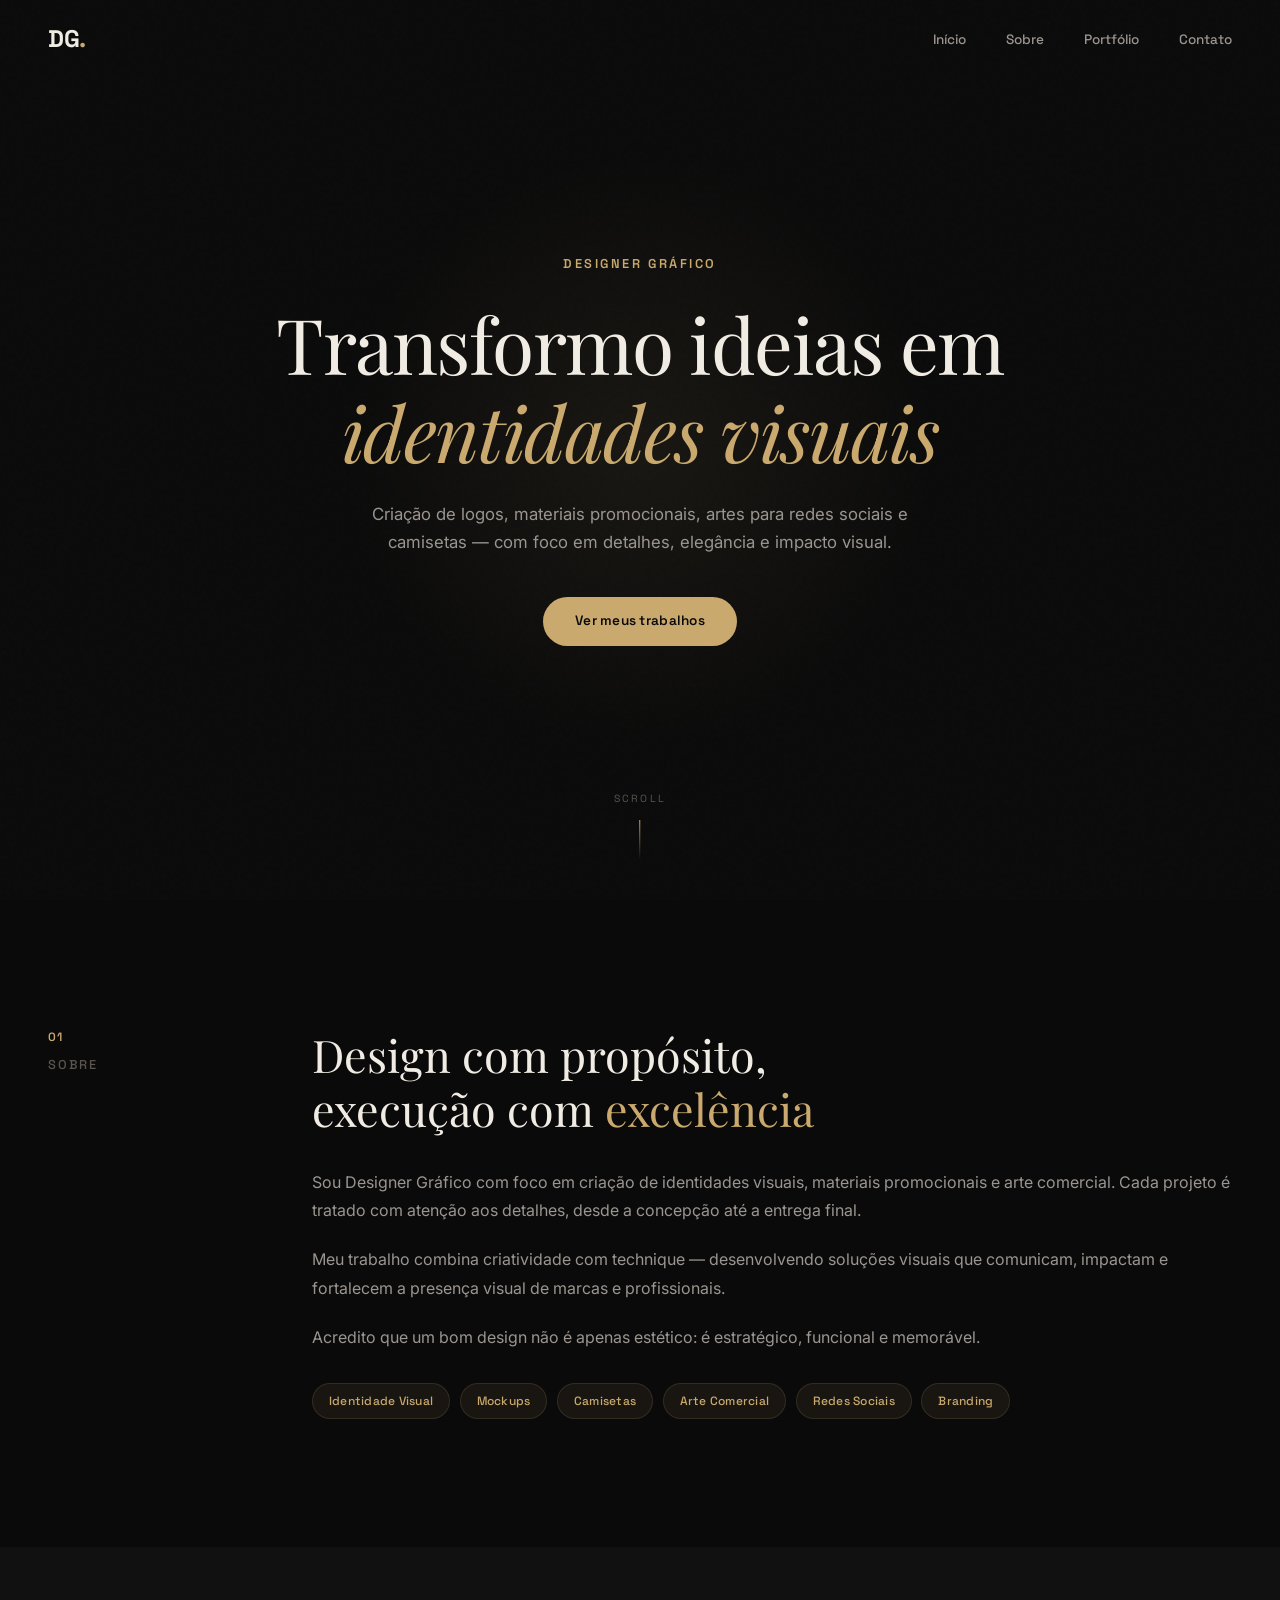
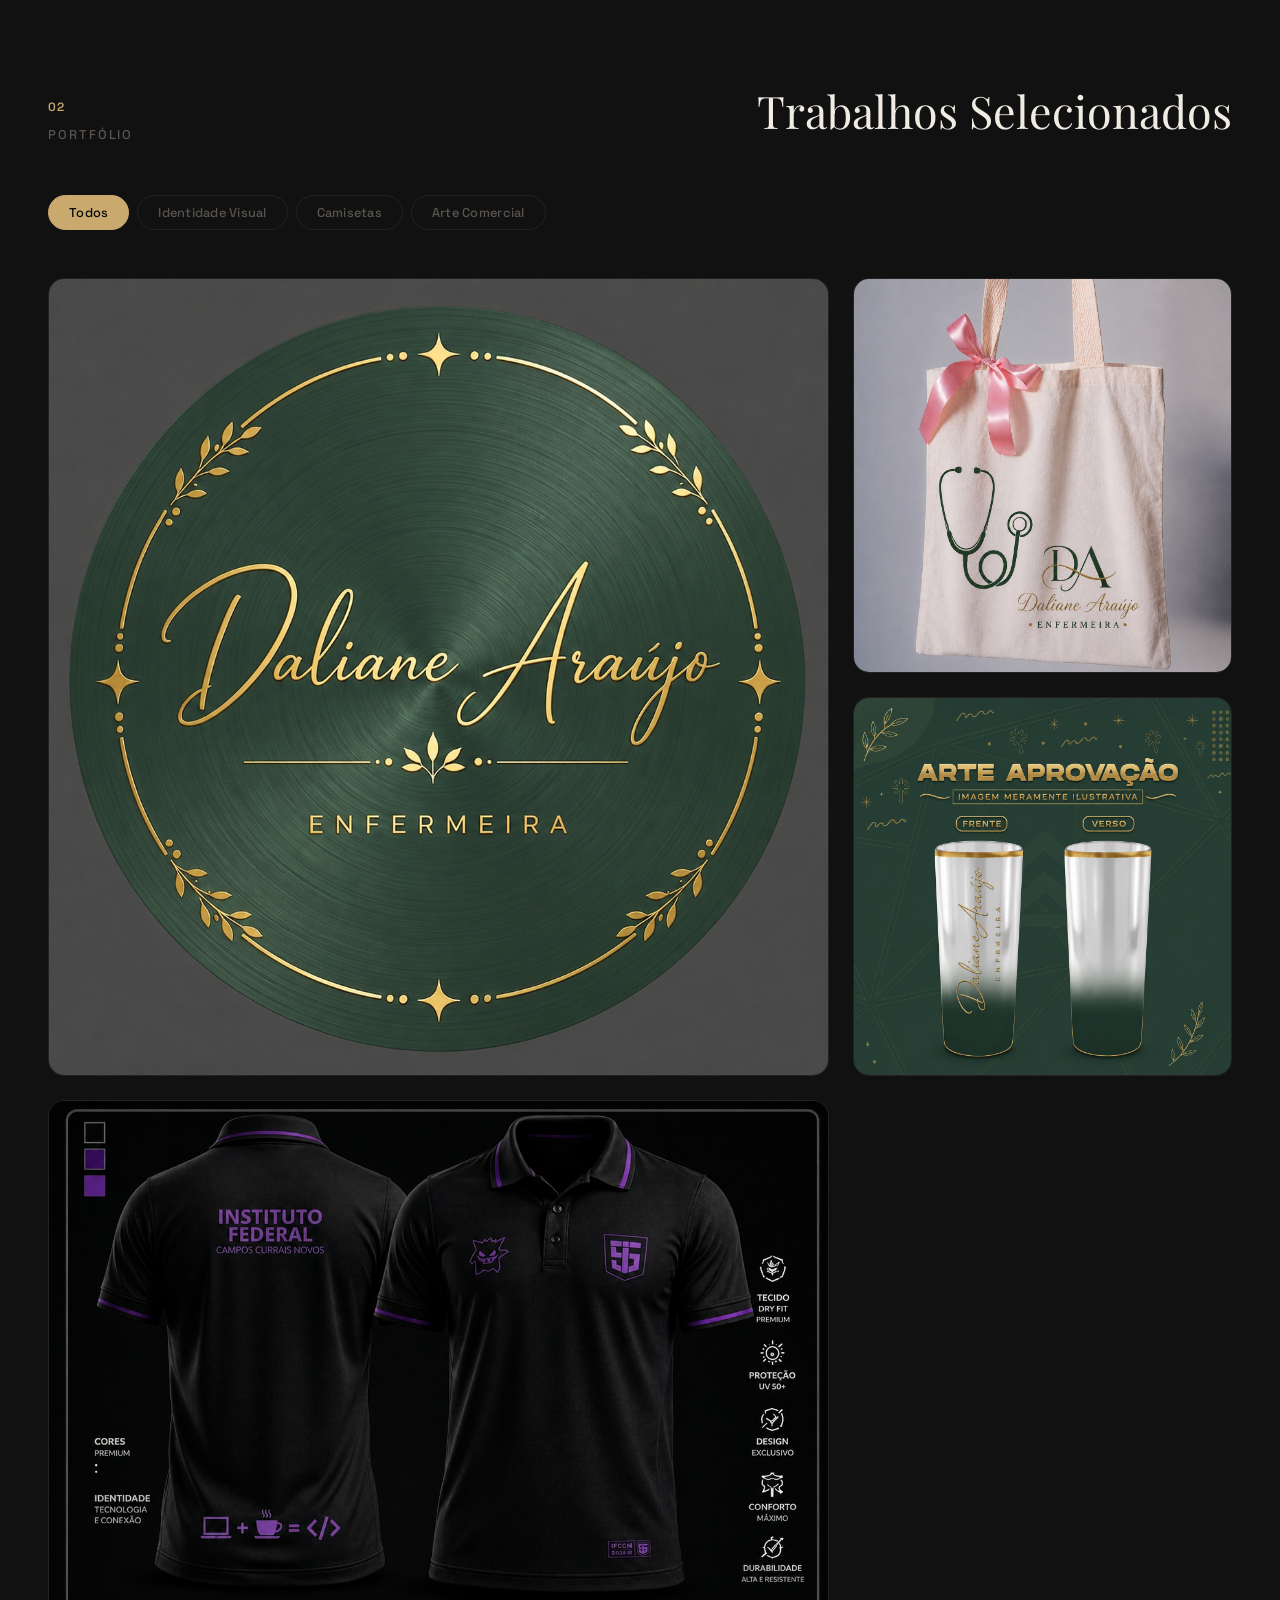
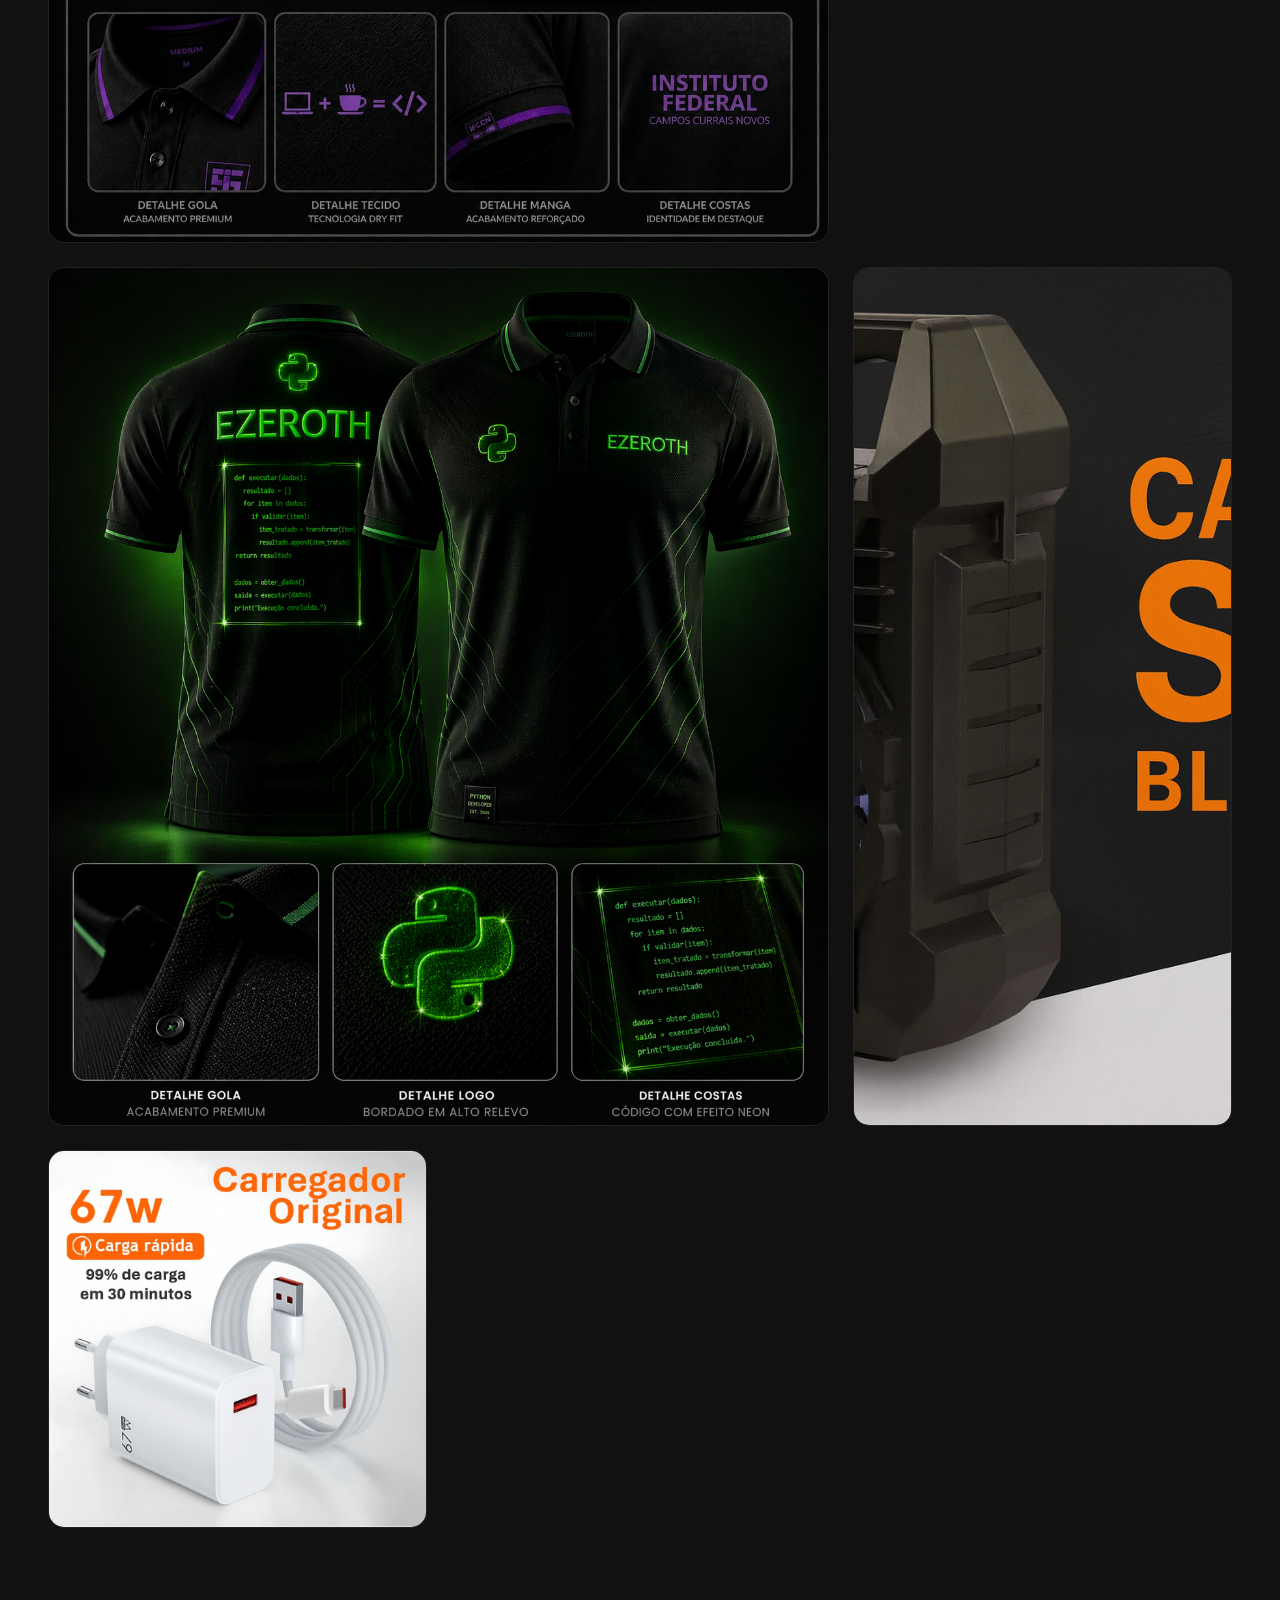
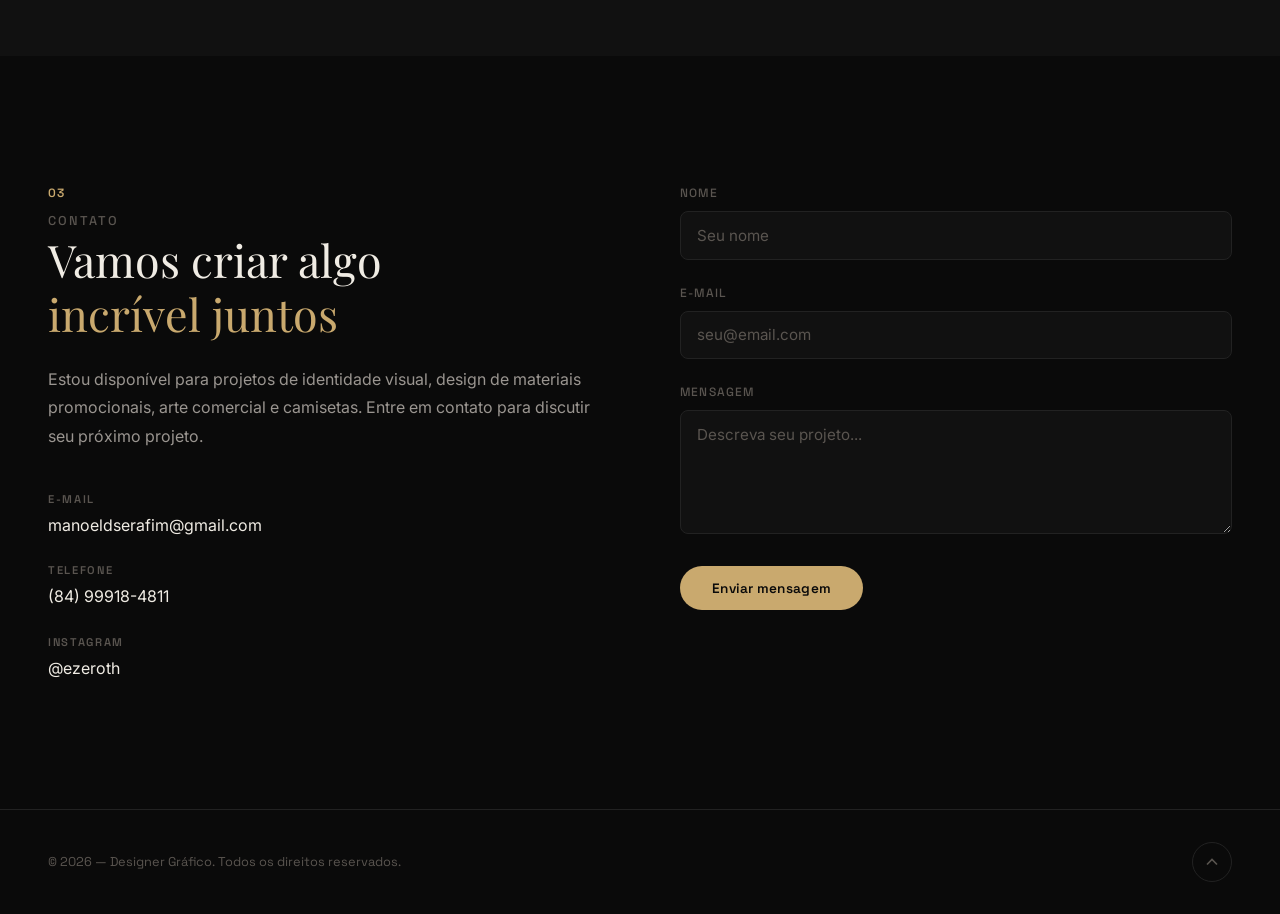
==== index.html @ 810eb5d3 "fix: aparrel to camiseta" ====
<!DOCTYPE html>
<html lang="pt-BR">
<head>
    <meta charset="UTF-8">
    <meta name="viewport" content="width=device-width, initial-scale=1.0">
    <title>Designer Gráfico — Portfólio</title>
    <link rel="preconnect" href="https://fonts.googleapis.com">
    <link rel="preconnect" href="https://fonts.gstatic.com" crossorigin>
    <link href="https://fonts.googleapis.com/css2?family=Playfair+Display:ital,wght@0,400;0,700;1,400&family=Inter:wght@300;400;500;600&family=Space+Grotesk:wght@400;500;600;700&display=swap" rel="stylesheet">
    <link rel="stylesheet" href="style.css">
</head>
<body>

    <!-- Navigation -->
    <nav class="nav" id="nav">
        <div class="nav__inner">
            <a href="#hero" class="nav__logo">DG<span class="accent">.</span></a>
            <button class="nav__toggle" id="navToggle" aria-label="Menu">
                <span></span>
                <span></span>
                <span></span>
            </button>
            <ul class="nav__links" id="navLinks">
                <li><a href="#hero">Início</a></li>
                <li><a href="#sobre">Sobre</a></li>
                <li><a href="#portfolio">Portfólio</a></li>
                <li><a href="#contato">Contato</a></li>
            </ul>
        </div>
    </nav>

    <!-- Hero -->
    <section class="hero" id="hero">
        <div class="hero__bg">
            <div class="hero__grain"></div>
            <div class="hero__glow"></div>
        </div>
        <div class="hero__content">
            <p class="hero__label reveal">Designer Gráfico</p>
            <h1 class="hero__title reveal">
                Transformo ideias em<br>
                <span class="hero__title--accent">identidades visuais</span>
            </h1>
            <p class="hero__subtitle reveal">
                Criação de logos, materiais promocionais, artes para redes sociais e camisetas — com foco em detalhes, elegância e impacto visual.
            </p>
            <a href="#portfolio" class="hero__cta reveal">Ver meus trabalhos</a>
        </div>
        <div class="hero__scroll">
            <span>Scroll</span>
            <div class="hero__scroll-line"></div>
        </div>
    </section>

    <!-- Sobre -->
    <section class="sobre" id="sobre">
        <div class="container">
            <div class="sobre__grid">
                <div class="sobre__label reveal">
                    <span class="section-number">01</span>
                    <span class="section-label">Sobre</span>
                </div>
                <div class="sobre__content">
                    <h2 class="sobre__title reveal">
                        Design com propósito,<br>execução com <span class="accent">excelência</span>
                    </h2>
                    <div class="sobre__text reveal">
                        <p>
                            Sou Designer Gráfico com foco em criação de identidades visuais, materiais promocionais e arte comercial. Cada projeto é tratado com atenção aos detalhes, desde a concepção até a entrega final.
                        </p>
                        <p>
                            Meu trabalho combina criatividade com technique — desenvolvendo soluções visuais que comunicam, impactam e fortalecem a presença visual de marcas e profissionais.
                        </p>
                        <p>
                            Acredito que um bom design não é apenas estético: é estratégico, funcional e memorável.
                        </p>
                    </div>
                    <div class="sobre__skills reveal">
                        <div class="skill-tag">Identidade Visual</div>
                        <div class="skill-tag">Mockups</div>
                        <div class="skill-tag">Camisetas</div>
                        <div class="skill-tag">Arte Comercial</div>
                        <div class="skill-tag">Redes Sociais</div>
                        <div class="skill-tag">Branding</div>
                    </div>
                </div>
            </div>
        </div>
    </section>

    <!-- Portfolio -->
    <section class="portfolio" id="portfolio">
        <div class="container">
            <div class="portfolio__header">
                <div class="portfolio__label reveal">
                    <span class="section-number">02</span>
                    <span class="section-label">Portfólio</span>
                </div>
                <h2 class="portfolio__title reveal">Trabalhos Selecionados</h2>
            </div>

            <div class="portfolio__filters reveal">
                <button class="filter-btn active" data-filter="all">Todos</button>
                <button class="filter-btn" data-filter="identidade">Identidade Visual</button>
                <button class="filter-btn" data-filter="camisetas">Camisetas</button>
                <button class="filter-btn" data-filter="comercial">Arte Comercial</button>
            </div>

            <div class="portfolio__grid">

                <!-- Projeto 1: Logo Daliane Araújo -->
                <div class="portfolio__item portfolio__item--featured reveal" data-category="identidade">
                    <div class="portfolio__card">
                        <img 
                            src="../desgners_feitos/ChatGPT Image 10 de set. de 2026, 17_59_35.png" 
                            alt="Logo circular Daliane Araújo - Enfermeira" 
                            loading="lazy"
                        >
                        <div class="portfolio__overlay">
                            <span class="portfolio__category">Identidade Visual</span>
                            <h3 class="portfolio__name">Daliane Araújo</h3>
                            <p class="portfolio__desc">Logo circular premium com tipografia script e elementos botânicos em dourado sobre verde escuro.</p>
                            <button class="portfolio__expand" aria-label="Ver ampliado">
                                <svg width="20" height="20" viewBox="0 0 24 24" fill="none" stroke="currentColor" stroke-width="2">
                                    <path d="M15 3h6v6M9 21H3v-6M21 3l-7 7M3 21l7-7"/>
                                </svg>
                            </button>
                        </div>
                    </div>
                </div>

                <!-- Projeto 2: Tote Bag -->
                <div class="portfolio__item reveal" data-category="identidade">
                    <div class="portfolio__card">
                        <img 
                            src="../desgners_feitos/ChatGPT Image 10 de set. de 2026, 17_59_38.png" 
                            alt="Tote bag com identidade visual Daliane Araújo" 
                            loading="lazy"
                        >
                        <div class="portfolio__overlay">
                            <span class="portfolio__category">Identidade Visual</span>
                            <h3 class="portfolio__name">Tote Bag — Daliane Araújo</h3>
                            <p class="portfolio__desc">Aplicação da identidade visual em tote bag de lona com estetoscópio e monograma.</p>
                            <button class="portfolio__expand" aria-label="Ver ampliado">
                                <svg width="20" height="20" viewBox="0 0 24 24" fill="none" stroke="currentColor" stroke-width="2">
                                    <path d="M15 3h6v6M9 21H3v-6M21 3l-7 7M3 21l7-7"/>
                                </svg>
                            </button>
                        </div>
                    </div>
                </div>

                <!-- Projeto 3: Tumbler -->
                <div class="portfolio__item reveal" data-category="identidade">
                    <div class="portfolio__card">
                        <img 
                            src="../desgners_feitos/ChatGPT Image 10 de set. de 2026, 17_59_41.png" 
                            alt="Mockup tumbler com arte Daliane Araújo" 
                            loading="lazy"
                        >
                        <div class="portfolio__overlay">
                            <span class="portfolio__category">Identidade Visual</span>
                            <h3 class="portfolio__name">Tumbler — Daliane Araújo</h3>
                            <p class="portfolio__desc">Mockup de copo térmico com aplicação da identidade visual, frente e verso.</p>
                            <button class="portfolio__expand" aria-label="Ver ampliado">
                                <svg width="20" height="20" viewBox="0 0 24 24" fill="none" stroke="currentColor" stroke-width="2">
                                    <path d="M15 3h6v6M9 21H3v-6M21 3l-7 7M3 21l7-7"/>
                                </svg>
                            </button>
                        </div>
                    </div>
                </div>

                <!-- Projeto 4: Polo Instituto Federal -->
                <div class="portfolio__item portfolio__item--wide reveal" data-category="camisetas">
                    <div class="portfolio__card">
                        <img 
                            src="../desgners_feitos/ChatGPT Image 10 de set. de 2026, 18_00_20.png" 
                            alt="Polo shirt Instituto Federal - Campos Currais Novos" 
                            loading="lazy"
                        >
                        <div class="portfolio__overlay">
                            <span class="portfolio__category">Design de Camiseta</span>
                            <h3 class="portfolio__name">Polo Instituto Federal</h3>
                            <p class="portfolio__desc">Design de polo premium em preto e roxo para o Instituto Federal Campos Currais Novos, com identidade tecnológica.</p>
                            <button class="portfolio__expand" aria-label="Ver ampliado">
                                <svg width="20" height="20" viewBox="0 0 24 24" fill="none" stroke="currentColor" stroke-width="2">
                                    <path d="M15 3h6v6M9 21H3v-6M21 3l-7 7M3 21l7-7"/>
                                </svg>
                            </button>
                        </div>
                    </div>
                </div>

                <!-- Projeto 5: Polo Ezeroth -->
                <div class="portfolio__item portfolio__item--wide reveal" data-category="camisetas">
                    <div class="portfolio__card">
                        <img 
                            src="../desgners_feitos/ChatGPT Image 10 de set. de 2026, 18_00_29.png" 
                            alt="Polo shirt Ezeroth - neon green hacker theme" 
                            loading="lazy"
                        >
                        <div class="portfolio__overlay">
                            <span class="portfolio__category">Design de Camiseta</span>
                            <h3 class="portfolio__name">Polo Ezeroth</h3>
                            <p class="portfolio__desc">Design de polo com tema hacker/developer, verde neon e efeito de código Python.</p>
                            <button class="portfolio__expand" aria-label="Ver ampliado">
                                <svg width="20" height="20" viewBox="0 0 24 24" fill="none" stroke="currentColor" stroke-width="2">
                                    <path d="M15 3h6v6M9 21H3v-6M21 3l-7 7M3 21l7-7"/>
                                </svg>
                            </button>
                        </div>
                    </div>
                </div>

                <!-- Projeto 6: Caixa de Som -->
                <div class="portfolio__item reveal" data-category="comercial">
                    <div class="portfolio__card">
                        <img 
                            src="../desgners_feitos/ChatGPT Image 10 de set. de 2026, 18_00_47.png" 
                            alt="Arte comercial caixa de som bluetooth" 
                            loading="lazy"
                        >
                        <div class="portfolio__overlay">
                            <span class="portfolio__category">Arte Comercial</span>
                            <h3 class="portfolio__name">Caixa de Som Bluetooth</h3>
                            <p class="portfolio__desc">Arte de apresentação de produto com tipografia bold e composição dinâmica.</p>
                            <button class="portfolio__expand" aria-label="Ver ampliado">
                                <svg width="20" height="20" viewBox="0 0 24 24" fill="none" stroke="currentColor" stroke-width="2">
                                    <path d="M15 3h6v6M9 21H3v-6M21 3l-7 7M3 21l7-7"/>
                                </svg>
                            </button>
                        </div>
                    </div>
                </div>

                <!-- Projeto 7: Carregador -->
                <div class="portfolio__item reveal" data-category="comercial">
                    <div class="portfolio__card">
                        <img 
                            src="../desgners_feitos/ChatGPT Image 10 de set. de 2026, 18_00_50.png" 
                            alt="Arte comercial carregador 67w" 
                            loading="lazy"
                        >
                        <div class="portfolio__overlay">
                            <span class="portfolio__category">Arte Comercial</span>
                            <h3 class="portfolio__name">Carregador 67w</h3>
                            <p class="portfolio__desc">Arte limpa e minimalista para apresentação de carregador com carga rápida.</p>
                            <button class="portfolio__expand" aria-label="Ver ampliado">
                                <svg width="20" height="20" viewBox="0 0 24 24" fill="none" stroke="currentColor" stroke-width="2">
                                    <path d="M15 3h6v6M9 21H3v-6M21 3l-7 7M3 21l7-7"/>
                                </svg>
                            </button>
                        </div>
                    </div>
                </div>

            </div>
        </div>
    </section>

    <!-- Contato -->
    <section class="contato" id="contato">
        <div class="container">
            <div class="contato__grid">
                <div class="contato__info">
                    <div class="contato__label reveal">
                        <span class="section-number">03</span>
                        <span class="section-label">Contato</span>
                    </div>
                    <h2 class="contato__title reveal">
                        Vamos criar algo<br><span class="accent">incrível juntos</span>
                    </h2>
                    <p class="contato__text reveal">
                        Estou disponível para projetos de identidade visual, design de materiais promocionais, arte comercial e camisetas. Entre em contato para discutir seu próximo projeto.
                    </p>
                    <div class="contato__details reveal">
                        <div class="contato__item">
                            <span class="contato__item-label">E-mail</span>
                            <a href="mailto:seu.email@exemplo.com" class="contato__item-value">manoeldserafim@gmail.com</a>
                        </div>
                        <div class="contato__item">
                            <span class="contato__item-label">Telefone</span>
                            <a href="tel:+5500000000000" class="contato__item-value">(84) 99918-4811</a>
                        </div>
                        <div class="contato__item">
                            <span class="contato__item-label">Instagram</span>
                            <a href="https://instagram.com/ezeroth" class="contato__item-value" target="_blank" rel="noopener">@ezeroth</a>
                        </div>
                    </div>
                </div>
                <div class="contato__form-wrap reveal">
                    <form class="contato__form" id="contactForm">
                        <div class="form-group">
                            <label for="name">Nome</label>
                            <input type="text" id="name" name="name" required placeholder="Seu nome">
                        </div>
                        <div class="form-group">
                            <label for="email">E-mail</label>
                            <input type="email" id="email" name="email" required placeholder="seu@email.com">
                        </div>
                        <div class="form-group">
                            <label for="message">Mensagem</label>
                            <textarea id="message" name="message" rows="5" required placeholder="Descreva seu projeto..."></textarea>
                        </div>
                        <button type="submit" class="form-submit">Enviar mensagem</button>
                    </form>
                </div>
            </div>
        </div>
    </section>

    <!-- Footer -->
    <footer class="footer">
        <div class="container">
            <div class="footer__inner">
                <p class="footer__copy">&copy; 2026 — Designer Gráfico. Todos os direitos reservados.</p>
                <a href="#hero" class="footer__top" aria-label="Voltar ao topo">
                    <svg width="20" height="20" viewBox="0 0 24 24" fill="none" stroke="currentColor" stroke-width="2">
                        <path d="M18 15l-6-6-6 6"/>
                    </svg>
                </a>
            </div>
        </div>
    </footer>

    <!-- Lightbox -->
    <div class="lightbox" id="lightbox">
        <button class="lightbox__close" aria-label="Fechar">
            <svg width="28" height="28" viewBox="0 0 24 24" fill="none" stroke="currentColor" stroke-width="2">
                <path d="M18 6L6 18M6 6l12 12"/>
            </svg>
        </button>
        <div class="lightbox__content">
            <img src="" alt="" id="lightboxImg">
        </div>
    </div>

    <!-- Back to top -->
    <button class="back-to-top" id="backToTop" aria-label="Voltar ao topo">
        <svg width="20" height="20" viewBox="0 0 24 24" fill="none" stroke="currentColor" stroke-width="2">
            <path d="M18 15l-6-6-6 6"/>
        </svg>
    </button>

    <script src="script.js"></script>
</body>
</html>
---- style.css ----
/* ============================================
   PORTFOLIO — DESIGNER GRÁFICO
   Dark premium theme with gold accents
   ============================================ */

/* --- Reset & Base --- */
*, *::before, *::after {
    margin: 0;
    padding: 0;
    box-sizing: border-box;
}

:root {
    --bg-primary: #0a0a0a;
    --bg-secondary: #111111;
    --bg-card: #161616;
    --bg-card-hover: #1c1c1c;
    --text-primary: #f0ece4;
    --text-secondary: #9a9590;
    --text-muted: #5a5550;
    --accent: #c9a96e;
    --accent-light: #dfc08a;
    --accent-dim: #8a7444;
    --border: #222222;
    --border-light: #2a2a2a;
    --radius: 8px;
    --radius-lg: 16px;
    --transition: 0.4s cubic-bezier(0.25, 0.46, 0.45, 0.94);
    --transition-fast: 0.25s ease;
    --font-display: 'Playfair Display', Georgia, serif;
    --font-body: 'Inter', -apple-system, sans-serif;
    --font-ui: 'Space Grotesk', sans-serif;
}

html {
    scroll-behavior: smooth;
    font-size: 16px;
    -webkit-font-smoothing: antialiased;
    -moz-osx-font-smoothing: grayscale;
}

body {
    font-family: var(--font-body);
    background: var(--bg-primary);
    color: var(--text-primary);
    line-height: 1.6;
    overflow-x: hidden;
}

img {
    display: block;
    max-width: 100%;
    height: auto;
}

a {
    color: inherit;
    text-decoration: none;
}

button {
    border: none;
    background: none;
    cursor: pointer;
    font-family: inherit;
    color: inherit;
}

.container {
    width: 100%;
    max-width: 1280px;
    margin: 0 auto;
    padding: 0 clamp(1.5rem, 4vw, 3rem);
}

.accent {
    color: var(--accent);
}

/* --- Section Headers --- */
.section-number {
    font-family: var(--font-ui);
    font-size: 0.75rem;
    font-weight: 600;
    color: var(--accent);
    letter-spacing: 0.1em;
    display: block;
    margin-bottom: 0.25rem;
}

.section-label {
    font-family: var(--font-ui);
    font-size: 0.8rem;
    font-weight: 500;
    color: var(--text-muted);
    text-transform: uppercase;
    letter-spacing: 0.15em;
}

/* ============================================
   NAVIGATION
   ============================================ */
.nav {
    position: fixed;
    top: 0;
    left: 0;
    right: 0;
    z-index: 100;
    padding: 1.25rem 0;
    transition: var(--transition);
}

.nav.scrolled {
    background: rgba(10, 10, 10, 0.92);
    backdrop-filter: blur(20px);
    -webkit-backdrop-filter: blur(20px);
    padding: 0.85rem 0;
    border-bottom: 1px solid var(--border);
}

.nav__inner {
    max-width: 1280px;
    margin: 0 auto;
    padding: 0 clamp(1.5rem, 4vw, 3rem);
    display: flex;
    align-items: center;
    justify-content: space-between;
}

.nav__logo {
    font-family: var(--font-ui);
    font-size: 1.5rem;
    font-weight: 700;
    letter-spacing: -0.02em;
}

.nav__links {
    display: flex;
    list-style: none;
    gap: 2.5rem;
}

.nav__links a {
    font-family: var(--font-ui);
    font-size: 0.85rem;
    font-weight: 500;
    color: var(--text-secondary);
    transition: var(--transition-fast);
    position: relative;
}

.nav__links a::after {
    content: '';
    position: absolute;
    bottom: -4px;
    left: 0;
    width: 0;
    height: 1px;
    background: var(--accent);
    transition: var(--transition);
}

.nav__links a:hover {
    color: var(--text-primary);
}

.nav__links a:hover::after {
    width: 100%;
}

.nav__toggle {
    display: none;
    flex-direction: column;
    gap: 5px;
    padding: 4px;
}

.nav__toggle span {
    display: block;
    width: 24px;
    height: 2px;
    background: var(--text-primary);
    transition: var(--transition-fast);
    transform-origin: center;
}

.nav__toggle.active span:nth-child(1) {
    transform: rotate(45deg) translate(5px, 5px);
}

.nav__toggle.active span:nth-child(2) {
    opacity: 0;
}

.nav__toggle.active span:nth-child(3) {
    transform: rotate(-45deg) translate(5px, -5px);
}

/* ============================================
   HERO
   ============================================ */
.hero {
    position: relative;
    min-height: 100vh;
    display: flex;
    align-items: center;
    justify-content: center;
    overflow: hidden;
}

.hero__bg {
    position: absolute;
    inset: 0;
    z-index: 0;
}

.hero__grain {
    position: absolute;
    inset: 0;
    background-image: url("data:image/svg+xml,%3Csvg viewBox='0 0 256 256' xmlns='http://www.w3.org/2000/svg'%3E%3Cfilter id='noise'%3E%3CfeTurbulence type='fractalNoise' baseFrequency='0.9' numOctaves='4' stitchTiles='stitch'/%3E%3C/filter%3E%3Crect width='100%25' height='100%25' filter='url(%23noise)' opacity='0.03'/%3E%3C/svg%3E");
    opacity: 0.5;
}

.hero__glow {
    position: absolute;
    top: 50%;
    left: 50%;
    transform: translate(-50%, -50%);
    width: 600px;
    height: 600px;
    background: radial-gradient(circle, rgba(201, 169, 110, 0.08) 0%, transparent 70%);
    border-radius: 50%;
    pointer-events: none;
}

.hero__content {
    position: relative;
    z-index: 1;
    text-align: center;
    max-width: 800px;
    padding: 0 2rem;
}

.hero__label {
    font-family: var(--font-ui);
    font-size: 0.8rem;
    font-weight: 600;
    color: var(--accent);
    text-transform: uppercase;
    letter-spacing: 0.2em;
    margin-bottom: 1.5rem;
}

.hero__title {
    font-family: var(--font-display);
    font-size: clamp(2.8rem, 6vw, 5rem);
    font-weight: 400;
    line-height: 1.15;
    letter-spacing: -0.02em;
    margin-bottom: 1.5rem;
}

.hero__title--accent {
    font-style: italic;
    color: var(--accent);
}

.hero__subtitle {
    font-size: 1.05rem;
    color: var(--text-secondary);
    max-width: 560px;
    margin: 0 auto 2.5rem;
    line-height: 1.7;
}

.hero__cta {
    display: inline-flex;
    align-items: center;
    gap: 0.5rem;
    font-family: var(--font-ui);
    font-size: 0.85rem;
    font-weight: 600;
    color: var(--bg-primary);
    background: var(--accent);
    padding: 0.85rem 2rem;
    border-radius: 100px;
    transition: var(--transition);
    letter-spacing: 0.02em;
}

.hero__cta:hover {
    background: var(--accent-light);
    transform: translateY(-2px);
    box-shadow: 0 8px 30px rgba(201, 169, 110, 0.25);
}

.hero__scroll {
    position: absolute;
    bottom: 2.5rem;
    left: 50%;
    transform: translateX(-50%);
    display: flex;
    flex-direction: column;
    align-items: center;
    gap: 0.75rem;
    z-index: 1;
}

.hero__scroll span {
    font-family: var(--font-ui);
    font-size: 0.65rem;
    text-transform: uppercase;
    letter-spacing: 0.2em;
    color: var(--text-muted);
}

.hero__scroll-line {
    width: 1px;
    height: 40px;
    background: linear-gradient(to bottom, var(--accent), transparent);
    animation: scrollPulse 2s ease-in-out infinite;
}

@keyframes scrollPulse {
    0%, 100% { opacity: 1; transform: scaleY(1); }
    50% { opacity: 0.4; transform: scaleY(0.6); }
}

/* ============================================
   SOBRE
   ============================================ */
.sobre {
    padding: clamp(5rem, 10vw, 8rem) 0;
}

.sobre__grid {
    display: grid;
    grid-template-columns: 200px 1fr;
    gap: 4rem;
}

.sobre__title {
    font-family: var(--font-display);
    font-size: clamp(2rem, 3.5vw, 3rem);
    font-weight: 400;
    line-height: 1.2;
    margin-bottom: 2rem;
}

.sobre__text p {
    color: var(--text-secondary);
    font-size: 1rem;
    line-height: 1.8;
    margin-bottom: 1.25rem;
}

.sobre__text p:last-child {
    margin-bottom: 0;
}

.sobre__skills {
    display: flex;
    flex-wrap: wrap;
    gap: 0.6rem;
    margin-top: 2rem;
}

.skill-tag {
    font-family: var(--font-ui);
    font-size: 0.75rem;
    font-weight: 500;
    color: var(--accent);
    background: rgba(201, 169, 110, 0.08);
    border: 1px solid rgba(201, 169, 110, 0.15);
    padding: 0.45rem 1rem;
    border-radius: 100px;
    letter-spacing: 0.02em;
    transition: var(--transition-fast);
}

.skill-tag:hover {
    background: rgba(201, 169, 110, 0.15);
    border-color: rgba(201, 169, 110, 0.3);
}

/* ============================================
   PORTFOLIO
   ============================================ */
.portfolio {
    padding: clamp(5rem, 10vw, 8rem) 0;
    background: var(--bg-secondary);
}

.portfolio__header {
    display: flex;
    align-items: flex-end;
    justify-content: space-between;
    margin-bottom: 3rem;
    gap: 2rem;
}

.portfolio__title {
    font-family: var(--font-display);
    font-size: clamp(2rem, 3.5vw, 3rem);
    font-weight: 400;
}

.portfolio__filters {
    display: flex;
    flex-wrap: wrap;
    gap: 0.5rem;
    margin-bottom: 3rem;
}

.filter-btn {
    font-family: var(--font-ui);
    font-size: 0.8rem;
    font-weight: 500;
    color: var(--text-muted);
    background: transparent;
    border: 1px solid var(--border);
    padding: 0.5rem 1.25rem;
    border-radius: 100px;
    transition: var(--transition-fast);
    letter-spacing: 0.02em;
}

.filter-btn:hover {
    color: var(--text-primary);
    border-color: var(--text-muted);
}

.filter-btn.active {
    color: var(--bg-primary);
    background: var(--accent);
    border-color: var(--accent);
}

/* Portfolio Grid */
.portfolio__grid {
    display: grid;
    grid-template-columns: repeat(3, 1fr);
    gap: 1.5rem;
}

.portfolio__item {
    transition: var(--transition);
}

.portfolio__item.hidden {
    display: none;
}

.portfolio__item--featured {
    grid-column: span 2;
    grid-row: span 2;
}

.portfolio__item--wide {
    grid-column: span 2;
}

.portfolio__card {
    position: relative;
    width: 100%;
    height: 100%;
    border-radius: var(--radius-lg);
    overflow: hidden;
    background: var(--bg-card);
    cursor: pointer;
    border: 1px solid var(--border);
    transition: var(--transition);
}

.portfolio__card img {
    width: 100%;
    height: 100%;
    object-fit: cover;
    transition: transform 0.6s cubic-bezier(0.25, 0.46, 0.45, 0.94);
}

.portfolio__card:hover {
    border-color: var(--border-light);
    box-shadow: 0 20px 60px rgba(0, 0, 0, 0.4);
}

.portfolio__card:hover img {
    transform: scale(1.04);
}

.portfolio__overlay {
    position: absolute;
    inset: 0;
    background: linear-gradient(
        to top,
        rgba(10, 10, 10, 0.95) 0%,
        rgba(10, 10, 10, 0.6) 40%,
        transparent 100%
    );
    display: flex;
    flex-direction: column;
    justify-content: flex-end;
    padding: 1.75rem;
    opacity: 0;
    transition: var(--transition);
}

.portfolio__card:hover .portfolio__overlay {
    opacity: 1;
}

.portfolio__category {
    font-family: var(--font-ui);
    font-size: 0.65rem;
    font-weight: 600;
    color: var(--accent);
    text-transform: uppercase;
    letter-spacing: 0.15em;
    margin-bottom: 0.4rem;
}

.portfolio__name {
    font-family: var(--font-display);
    font-size: 1.3rem;
    font-weight: 400;
    margin-bottom: 0.3rem;
}

.portfolio__desc {
    font-size: 0.82rem;
    color: var(--text-secondary);
    line-height: 1.5;
}

.portfolio__expand {
    position: absolute;
    top: 1.25rem;
    right: 1.25rem;
    width: 40px;
    height: 40px;
    display: flex;
    align-items: center;
    justify-content: center;
    background: rgba(255, 255, 255, 0.1);
    backdrop-filter: blur(10px);
    border-radius: 50%;
    color: var(--text-primary);
    transition: var(--transition-fast);
    border: 1px solid rgba(255, 255, 255, 0.1);
}

.portfolio__expand:hover {
    background: var(--accent);
    color: var(--bg-primary);
    border-color: var(--accent);
}

/* ============================================
   CONTATO
   ============================================ */
.contato {
    padding: clamp(5rem, 10vw, 8rem) 0;
}

.contato__grid {
    display: grid;
    grid-template-columns: 1fr 1fr;
    gap: 5rem;
}

.contato__title {
    font-family: var(--font-display);
    font-size: clamp(2rem, 3.5vw, 3rem);
    font-weight: 400;
    line-height: 1.2;
    margin-bottom: 1.5rem;
}

.contato__text {
    color: var(--text-secondary);
    font-size: 1rem;
    line-height: 1.8;
    margin-bottom: 2.5rem;
}

.contato__details {
    display: flex;
    flex-direction: column;
    gap: 1.5rem;
}

.contato__item-label {
    display: block;
    font-family: var(--font-ui);
    font-size: 0.7rem;
    font-weight: 600;
    color: var(--text-muted);
    text-transform: uppercase;
    letter-spacing: 0.15em;
    margin-bottom: 0.25rem;
}

.contato__item-value {
    font-size: 1rem;
    color: var(--text-primary);
    transition: var(--transition-fast);
}

.contato__item-value:hover {
    color: var(--accent);
}

/* Form */
.contato__form {
    display: flex;
    flex-direction: column;
    gap: 1.5rem;
}

.form-group label {
    display: block;
    font-family: var(--font-ui);
    font-size: 0.75rem;
    font-weight: 500;
    color: var(--text-muted);
    text-transform: uppercase;
    letter-spacing: 0.1em;
    margin-bottom: 0.5rem;
}

.form-group input,
.form-group textarea {
    width: 100%;
    font-family: var(--font-body);
    font-size: 0.95rem;
    color: var(--text-primary);
    background: var(--bg-secondary);
    border: 1px solid var(--border);
    border-radius: var(--radius);
    padding: 0.85rem 1rem;
    transition: var(--transition-fast);
    outline: none;
}

.form-group input::placeholder,
.form-group textarea::placeholder {
    color: var(--text-muted);
}

.form-group input:focus,
.form-group textarea:focus {
    border-color: var(--accent);
    box-shadow: 0 0 0 3px rgba(201, 169, 110, 0.1);
}

.form-group textarea {
    resize: vertical;
    min-height: 120px;
}

.form-submit {
    font-family: var(--font-ui);
    font-size: 0.85rem;
    font-weight: 600;
    color: var(--bg-primary);
    background: var(--accent);
    padding: 0.85rem 2rem;
    border-radius: 100px;
    transition: var(--transition);
    letter-spacing: 0.02em;
    align-self: flex-start;
}

.form-submit:hover {
    background: var(--accent-light);
    transform: translateY(-2px);
    box-shadow: 0 8px 30px rgba(201, 169, 110, 0.25);
}

/* ============================================
   FOOTER
   ============================================ */
.footer {
    padding: 2rem 0;
    border-top: 1px solid var(--border);
}

.footer__inner {
    display: flex;
    align-items: center;
    justify-content: space-between;
}

.footer__copy {
    font-family: var(--font-ui);
    font-size: 0.8rem;
    color: var(--text-muted);
}

.footer__top {
    width: 40px;
    height: 40px;
    display: flex;
    align-items: center;
    justify-content: center;
    border: 1px solid var(--border);
    border-radius: 50%;
    color: var(--text-muted);
    transition: var(--transition-fast);
}

.footer__top:hover {
    border-color: var(--accent);
    color: var(--accent);
}

/* ============================================
   LIGHTBOX
   ============================================ */
.lightbox {
    position: fixed;
    inset: 0;
    z-index: 200;
    background: rgba(0, 0, 0, 0.95);
    display: flex;
    align-items: center;
    justify-content: center;
    opacity: 0;
    visibility: hidden;
    transition: var(--transition);
    backdrop-filter: blur(10px);
}

.lightbox.active {
    opacity: 1;
    visibility: visible;
}

.lightbox__close {
    position: absolute;
    top: 1.5rem;
    right: 1.5rem;
    width: 48px;
    height: 48px;
    display: flex;
    align-items: center;
    justify-content: center;
    color: var(--text-primary);
    border: 1px solid rgba(255, 255, 255, 0.15);
    border-radius: 50%;
    transition: var(--transition-fast);
    z-index: 10;
}

.lightbox__close:hover {
    background: var(--accent);
    color: var(--bg-primary);
    border-color: var(--accent);
}

.lightbox__content {
    max-width: 90vw;
    max-height: 90vh;
}

.lightbox__content img {
    max-width: 100%;
    max-height: 85vh;
    border-radius: var(--radius-lg);
    box-shadow: 0 30px 80px rgba(0, 0, 0, 0.5);
    transform: scale(0.9);
    transition: transform 0.4s cubic-bezier(0.25, 0.46, 0.45, 0.94);
}

.lightbox.active .lightbox__content img {
    transform: scale(1);
}

/* ============================================
   BACK TO TOP
   ============================================ */
.back-to-top {
    position: fixed;
    bottom: 2rem;
    right: 2rem;
    width: 44px;
    height: 44px;
    display: flex;
    align-items: center;
    justify-content: center;
    background: var(--bg-card);
    border: 1px solid var(--border);
    border-radius: 50%;
    color: var(--text-secondary);
    z-index: 50;
    opacity: 0;
    visibility: hidden;
    transform: translateY(10px);
    transition: var(--transition);
}

.back-to-top.visible {
    opacity: 1;
    visibility: visible;
    transform: translateY(0);
}

.back-to-top:hover {
    background: var(--accent);
    color: var(--bg-primary);
    border-color: var(--accent);
}

/* ============================================
   REVEAL ANIMATIONS
   ============================================ */
.reveal {
    opacity: 0;
    transform: translateY(30px);
    transition: opacity 0.7s cubic-bezier(0.25, 0.46, 0.45, 0.94),
                transform 0.7s cubic-bezier(0.25, 0.46, 0.45, 0.94);
}

.reveal.visible {
    opacity: 1;
    transform: translateY(0);
}

/* ============================================
   RESPONSIVE
   ============================================ */

/* Tablet */
@media (max-width: 1024px) {
    .sobre__grid {
        grid-template-columns: 1fr;
        gap: 2rem;
    }

    .portfolio__grid {
        grid-template-columns: repeat(2, 1fr);
    }

    .portfolio__item--featured {
        grid-column: span 2;
        grid-row: span 1;
    }

    .portfolio__item--wide {
        grid-column: span 2;
    }

    .contato__grid {
        grid-template-columns: 1fr;
        gap: 3rem;
    }
}

/* Mobile */
@media (max-width: 768px) {
    .nav__links {
        position: fixed;
        top: 0;
        right: -100%;
        width: 75%;
        max-width: 320px;
        height: 100vh;
        background: var(--bg-secondary);
        flex-direction: column;
        padding: 5rem 2rem 2rem;
        gap: 0;
        border-left: 1px solid var(--border);
        transition: right 0.4s cubic-bezier(0.25, 0.46, 0.45, 0.94);
    }

    .nav__links.open {
        right: 0;
    }

    .nav__links li {
        border-bottom: 1px solid var(--border);
    }

    .nav__links a {
        display: block;
        padding: 1.1rem 0;
        font-size: 1rem;
    }

    .nav__toggle {
        display: flex;
    }

    .portfolio__header {
        flex-direction: column;
        align-items: flex-start;
    }

    .portfolio__grid {
        grid-template-columns: 1fr;
    }

    .portfolio__item--featured,
    .portfolio__item--wide {
        grid-column: span 1;
    }

    .portfolio__overlay {
        opacity: 1;
    }

    .hero__title {
        font-size: clamp(2.2rem, 8vw, 3rem);
    }

    .footer__inner {
        flex-direction: column;
        gap: 1rem;
        text-align: center;
    }
}

/* Small mobile */
@media (max-width: 480px) {
    .portfolio__filters {
        gap: 0.4rem;
    }

    .filter-btn {
        font-size: 0.72rem;
        padding: 0.4rem 1rem;
    }
}

/* Reduced motion */
@media (prefers-reduced-motion: reduce) {
    *, *::before, *::after {
        animation-duration: 0.01ms !important;
        transition-duration: 0.01ms !important;
    }

    html {
        scroll-behavior: auto;
    }

    .reveal {
        opacity: 1;
        transform: none;
    }
}
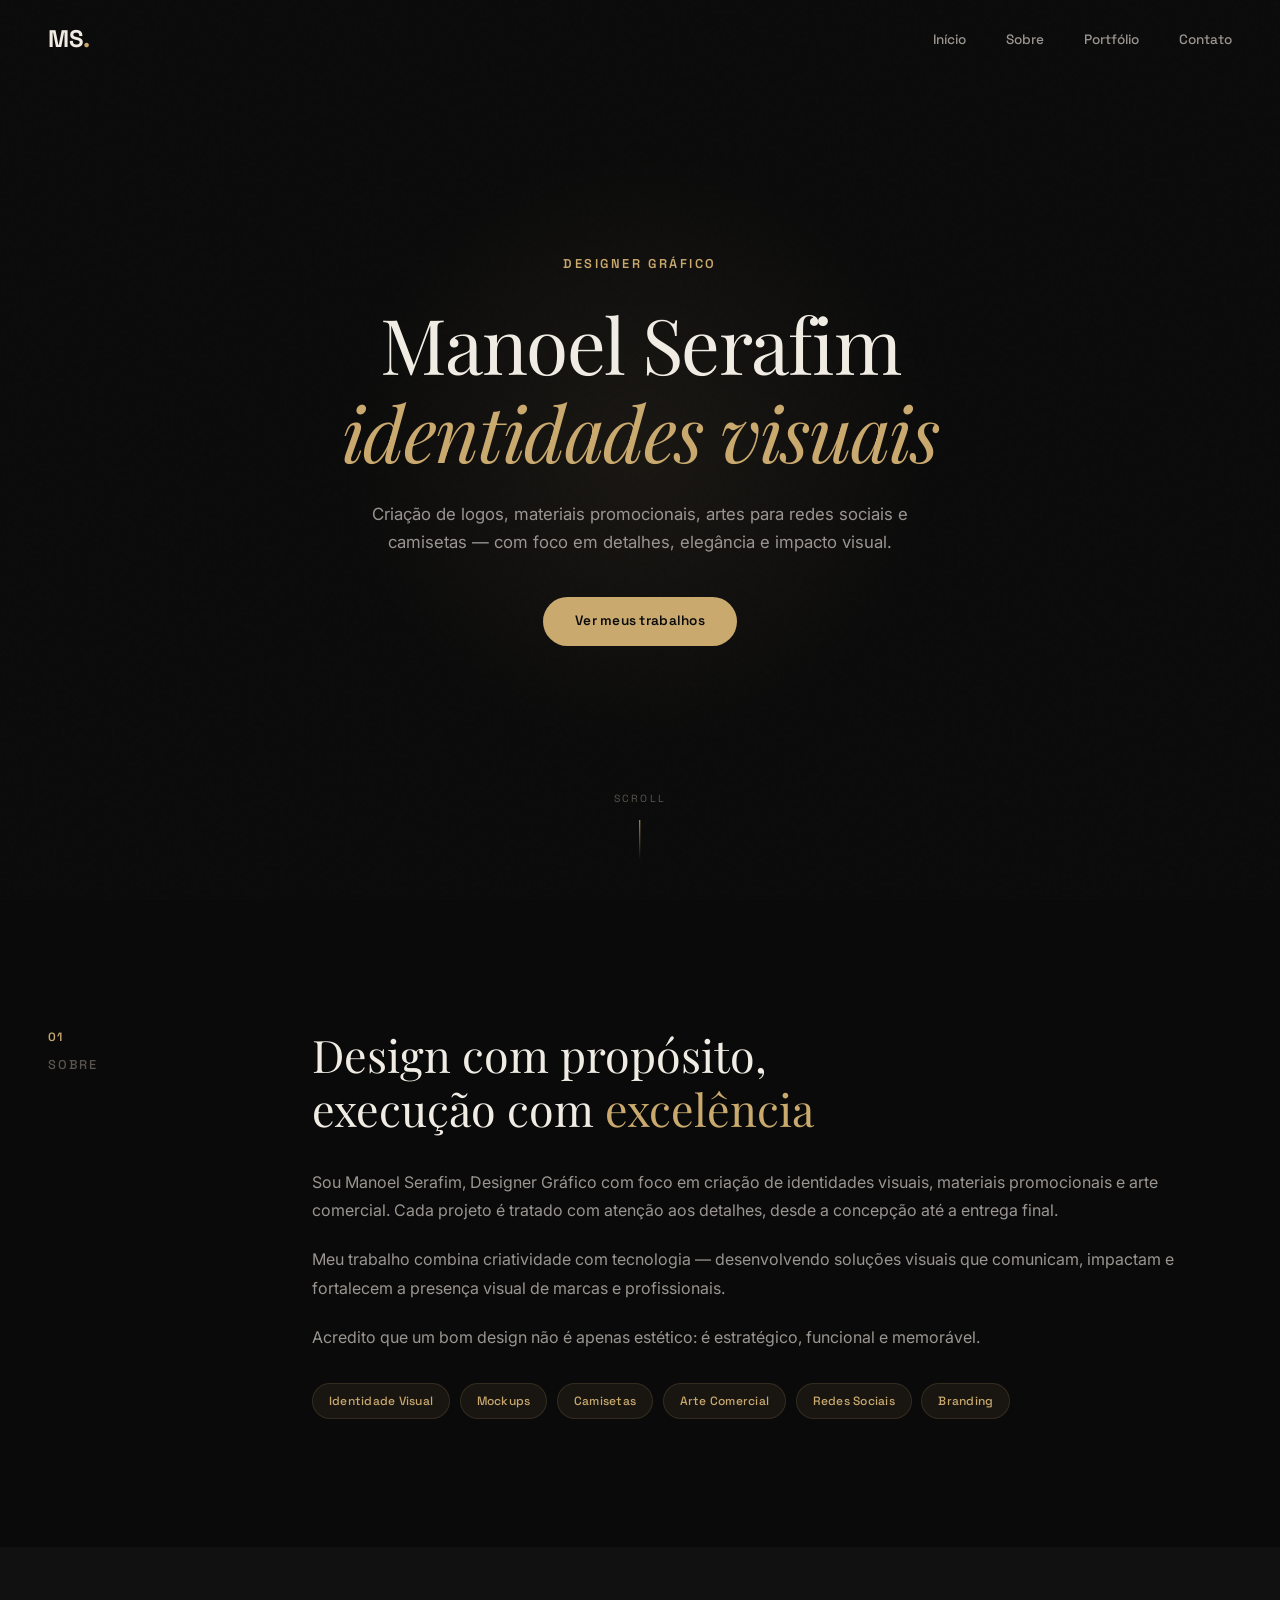
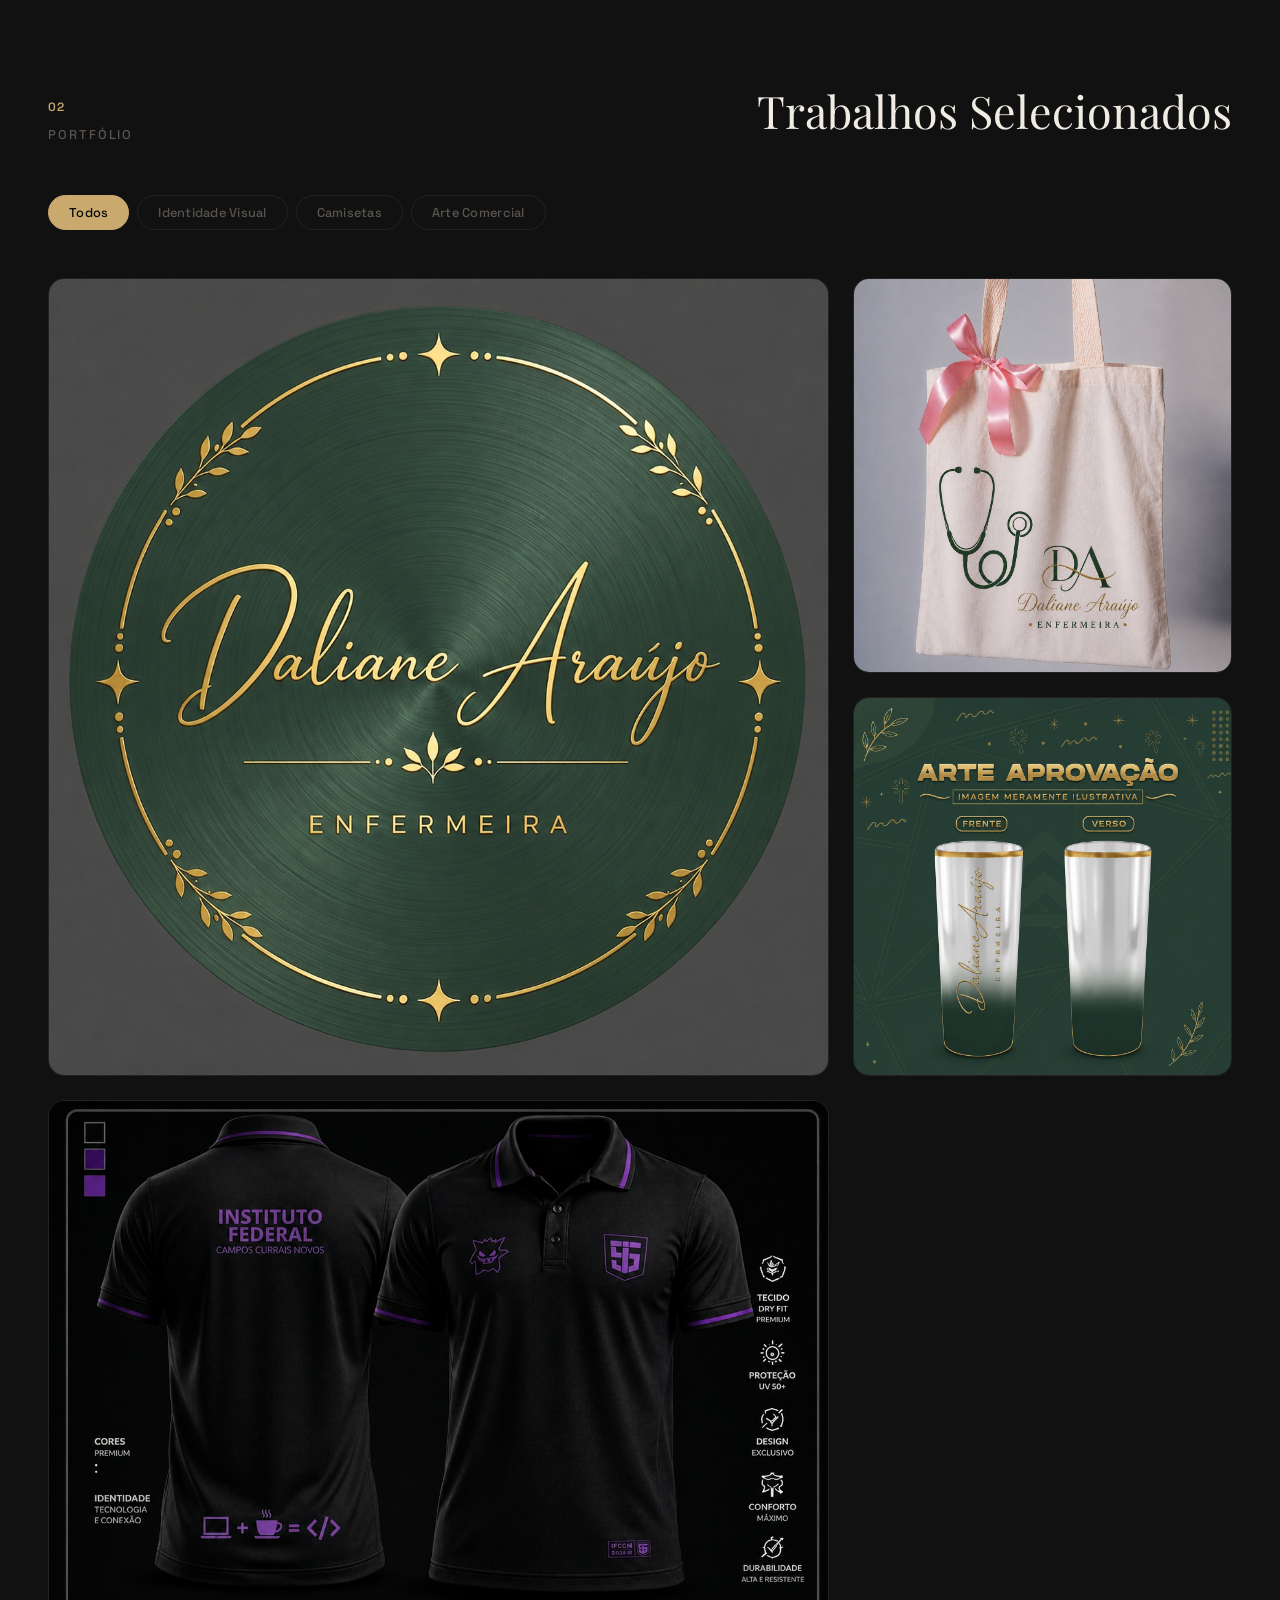
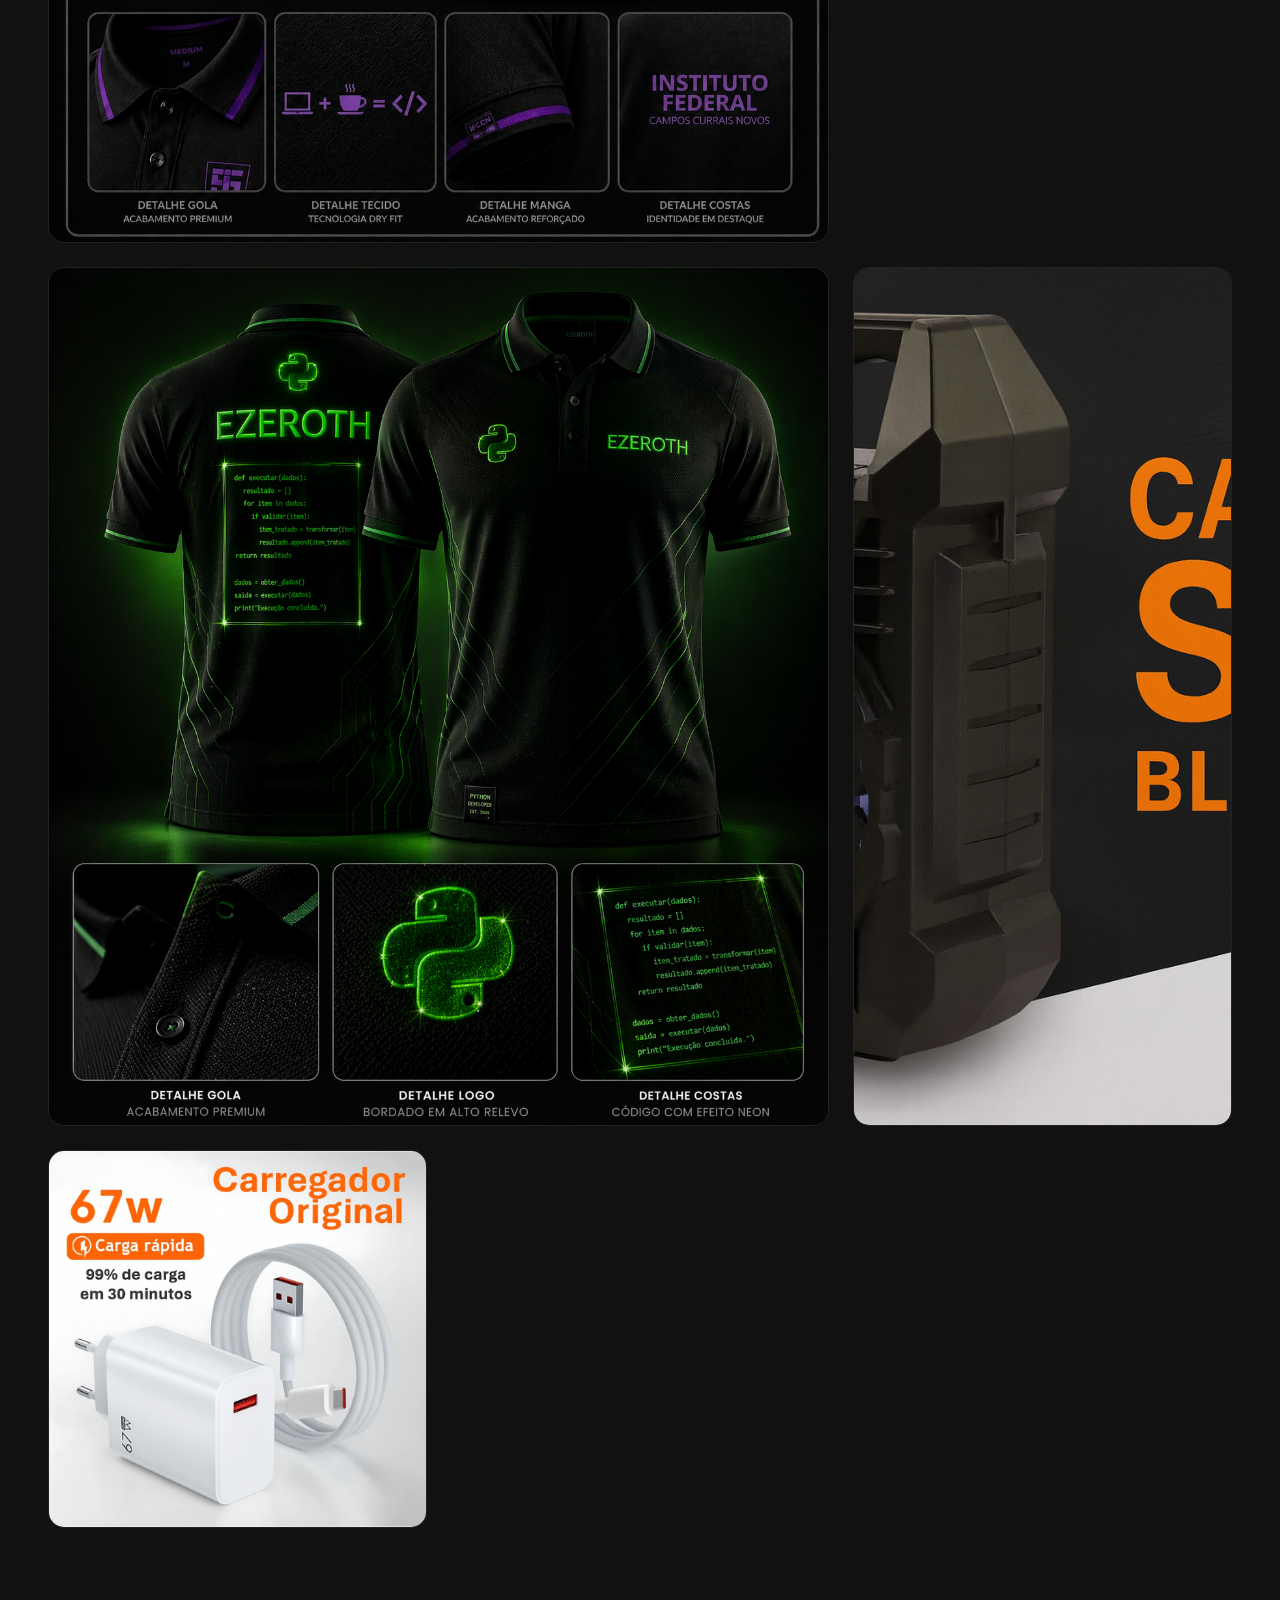
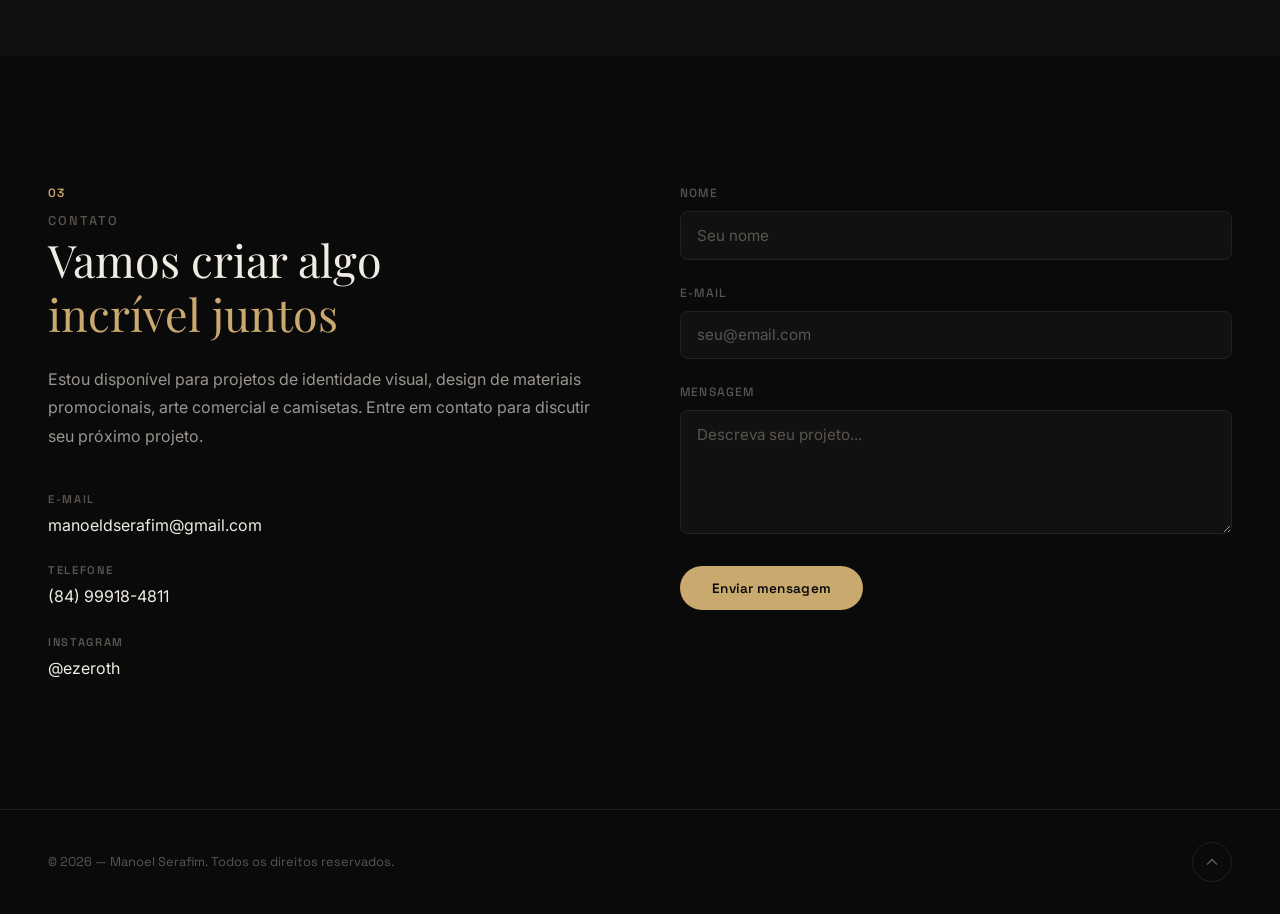
==== commit be64e8e7: "alteração na marca" ====
--- a/index.html
+++ b/index.html
@@ -3,7 +3,7 @@
 <head>
     <meta charset="UTF-8">
     <meta name="viewport" content="width=device-width, initial-scale=1.0">
-    <title>Designer Gráfico — Portfólio</title>
+    <title>Manoel Serafim — Portfólio</title>
     <link rel="preconnect" href="https://fonts.googleapis.com">
     <link rel="preconnect" href="https://fonts.gstatic.com" crossorigin>
     <link href="https://fonts.googleapis.com/css2?family=Playfair+Display:ital,wght@0,400;0,700;1,400&family=Inter:wght@300;400;500;600&family=Space+Grotesk:wght@400;500;600;700&display=swap" rel="stylesheet">
@@ -14,7 +14,7 @@
     <!-- Navigation -->
     <nav class="nav" id="nav">
         <div class="nav__inner">
-            <a href="#hero" class="nav__logo">DG<span class="accent">.</span></a>
+            <a href="#hero" class="nav__logo">MS<span class="accent">.</span></a>
             <button class="nav__toggle" id="navToggle" aria-label="Menu">
                 <span></span>
                 <span></span>
@@ -38,7 +38,7 @@
         <div class="hero__content">
             <p class="hero__label reveal">Designer Gráfico</p>
             <h1 class="hero__title reveal">
-                Transformo ideias em<br>
+                Manoel Serafim<br>
                 <span class="hero__title--accent">identidades visuais</span>
             </h1>
             <p class="hero__subtitle reveal">
@@ -66,10 +66,10 @@
                     </h2>
                     <div class="sobre__text reveal">
                         <p>
-                            Sou Designer Gráfico com foco em criação de identidades visuais, materiais promocionais e arte comercial. Cada projeto é tratado com atenção aos detalhes, desde a concepção até a entrega final.
+                            Sou Manoel Serafim, Designer Gráfico com foco em criação de identidades visuais, materiais promocionais e arte comercial. Cada projeto é tratado com atenção aos detalhes, desde a concepção até a entrega final.
                         </p>
                         <p>
-                            Meu trabalho combina criatividade com technique — desenvolvendo soluções visuais que comunicam, impactam e fortalecem a presença visual de marcas e profissionais.
+                            Meu trabalho combina criatividade com tecnologia — desenvolvendo soluções visuais que comunicam, impactam e fortalecem a presença visual de marcas e profissionais.
                         </p>
                         <p>
                             Acredito que um bom design não é apenas estético: é estratégico, funcional e memorável.
@@ -314,7 +314,7 @@
     <footer class="footer">
         <div class="container">
             <div class="footer__inner">
-                <p class="footer__copy">&copy; 2026 — Designer Gráfico. Todos os direitos reservados.</p>
+                <p class="footer__copy">&copy; 2026 — Manoel Serafim. Todos os direitos reservados.</p>
                 <a href="#hero" class="footer__top" aria-label="Voltar ao topo">
                     <svg width="20" height="20" viewBox="0 0 24 24" fill="none" stroke="currentColor" stroke-width="2">
                         <path d="M18 15l-6-6-6 6"/>
